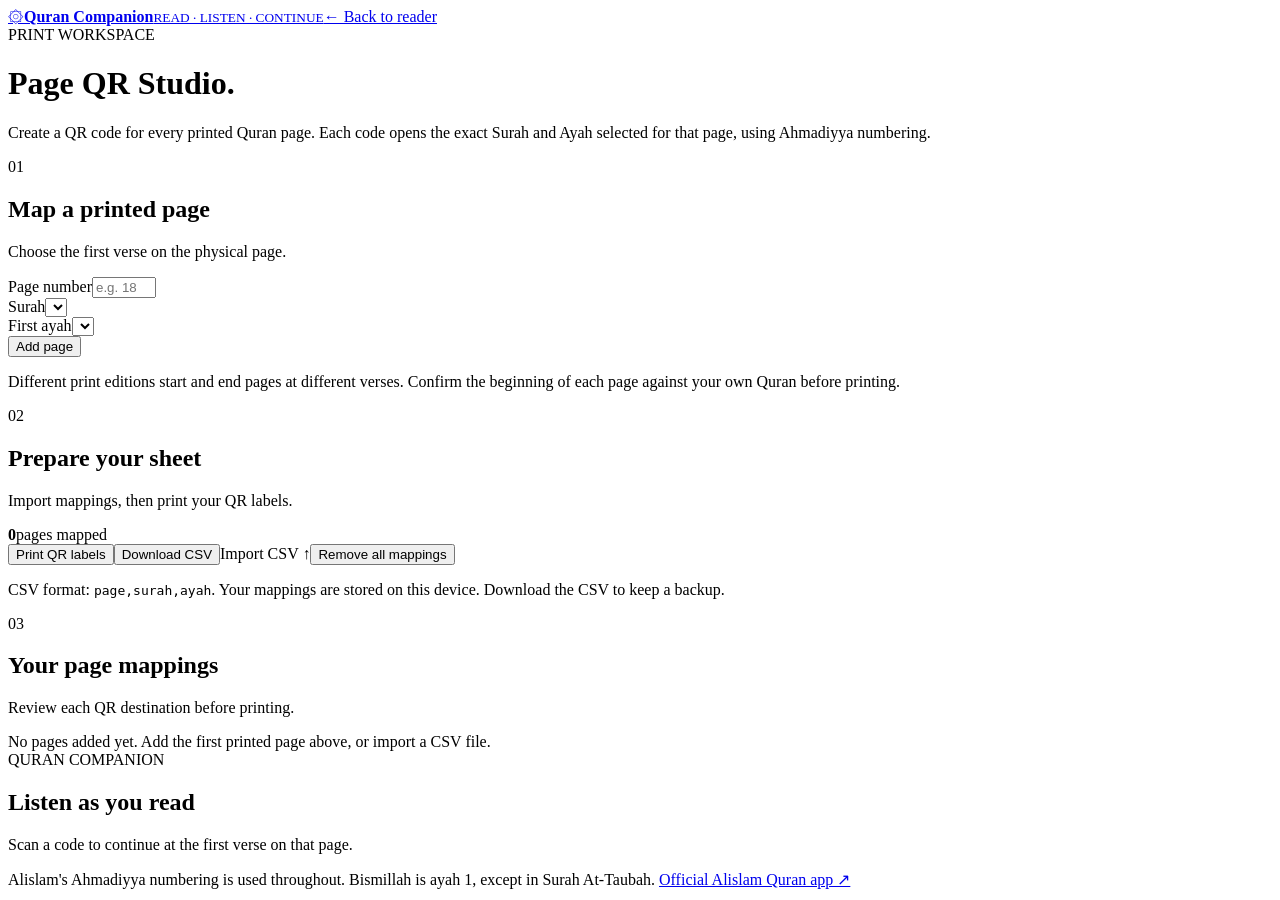
==== qr-studio.html @ 3287db16 "Add files via upload" ====
<!DOCTYPE html>
<html lang="en">
<head>
  <meta charset="UTF-8" />
  <meta name="viewport" content="width=device-width, initial-scale=1" />
  <meta name="theme-color" content="#123d32" />
  <title>QR Page Studio — Quran Companion</title>
  <link rel="icon" href="assets/icon.svg" type="image/svg+xml" />
  <link rel="preconnect" href="https://fonts.googleapis.com" />
  <link rel="preconnect" href="https://fonts.gstatic.com" crossorigin />
  <link href="https://fonts.googleapis.com/css2?family=DM+Sans:wght@400;500;600;700&family=Amiri:wght@400;700&display=swap" rel="stylesheet" />
  <link rel="stylesheet" href="assets/style.css" />
  <script src="data/surahs.js" defer></script>
  <script src="assets/studio.js" defer></script>
</head>
<body class="studio-page">
  <header class="topbar"><div class="topbar-inner"><a class="brand" href="./"><span class="brand-mark">۞</span><span class="brand-stack"><strong>Quran Companion</strong><small>READ · LISTEN · CONTINUE</small></span></a><a href="./" class="back-reader">← Back to reader</a></div></header>
  <main class="studio-shell">
    <div class="studio-intro"><span class="overline">PRINT WORKSPACE</span><h1>Page QR Studio<span class="gold-dot">.</span></h1><p>Create a QR code for every printed Quran page. Each code opens the exact Surah and Ayah selected for that page, using Ahmadiyya numbering.</p></div>
    <div class="studio-layout"><section class="studio-card"><div class="section-heading"><span class="studio-step">01</span><div><h2>Map a printed page</h2><p>Choose the first verse on the physical page.</p></div></div><form id="mappingForm" class="mapping-form"><div class="field"><label for="pageNumber">Page number</label><input id="pageNumber" required type="number" min="1" max="9999" placeholder="e.g. 18" /></div><div class="field"><label for="studioSurah">Surah</label><select id="studioSurah"></select></div><div class="field"><label for="studioAyah">First ayah</label><select id="studioAyah"></select></div><button type="submit" class="primary-button">Add page</button></form><p class="studio-help">Different print editions start and end pages at different verses. Confirm the beginning of each page against your own Quran before printing.</p></section>
    <section class="studio-card studio-card-side"><div class="section-heading"><span class="studio-step">02</span><div><h2>Prepare your sheet</h2><p>Import mappings, then print your QR labels.</p></div></div><div class="studio-stat"><strong id="mappedCount">0</strong><span>pages mapped</span></div><div class="studio-actions"><button id="printSheet" class="primary-button" type="button">Print QR labels</button><button id="exportCsv" class="secondary-button" type="button">Download CSV</button><label class="file-label" for="csvFile">Import CSV <span aria-hidden="true">↑</span></label><input id="csvFile" type="file" accept=".csv,text/csv" hidden /><button id="clearMappings" class="quiet-button" type="button">Remove all mappings</button></div><p class="studio-help">CSV format: <code>page,surah,ayah</code>. Your mappings are stored on this device. Download the CSV to keep a backup.</p></section></div>
    <section class="studio-card studio-table-card"><div class="section-heading"><span class="studio-step">03</span><div><h2>Your page mappings</h2><p>Review each QR destination before printing.</p></div></div><div id="emptyState" class="studio-empty">No pages added yet. Add the first printed page above, or import a CSV file.</div><div class="table-scroller"><table id="mapTable" class="map-table" hidden><thead><tr><th>Printed page</th><th>Starts at</th><th>Reference</th><th>Link</th><th></th></tr></thead><tbody id="mapRows"></tbody></table></div></section>
    <section id="printArea" class="print-area" aria-label="Printable Quran QR codes"><div class="print-header"><span>QURAN COMPANION</span><h2>Listen as you read</h2><p>Scan a code to continue at the first verse on that page.</p></div><div id="printGrid" class="print-grid"></div></section>
    <div class="studio-footer">Alislam's Ahmadiyya numbering is used throughout. Bismillah is ayah 1, except in Surah At-Taubah. <a href="https://www.alislam.org/quran/app/" target="_blank" rel="noopener noreferrer">Official Alislam Quran app ↗</a></div>
  </main>
  <div id="toast" class="toast" role="status" aria-live="polite"></div>
</body></html>
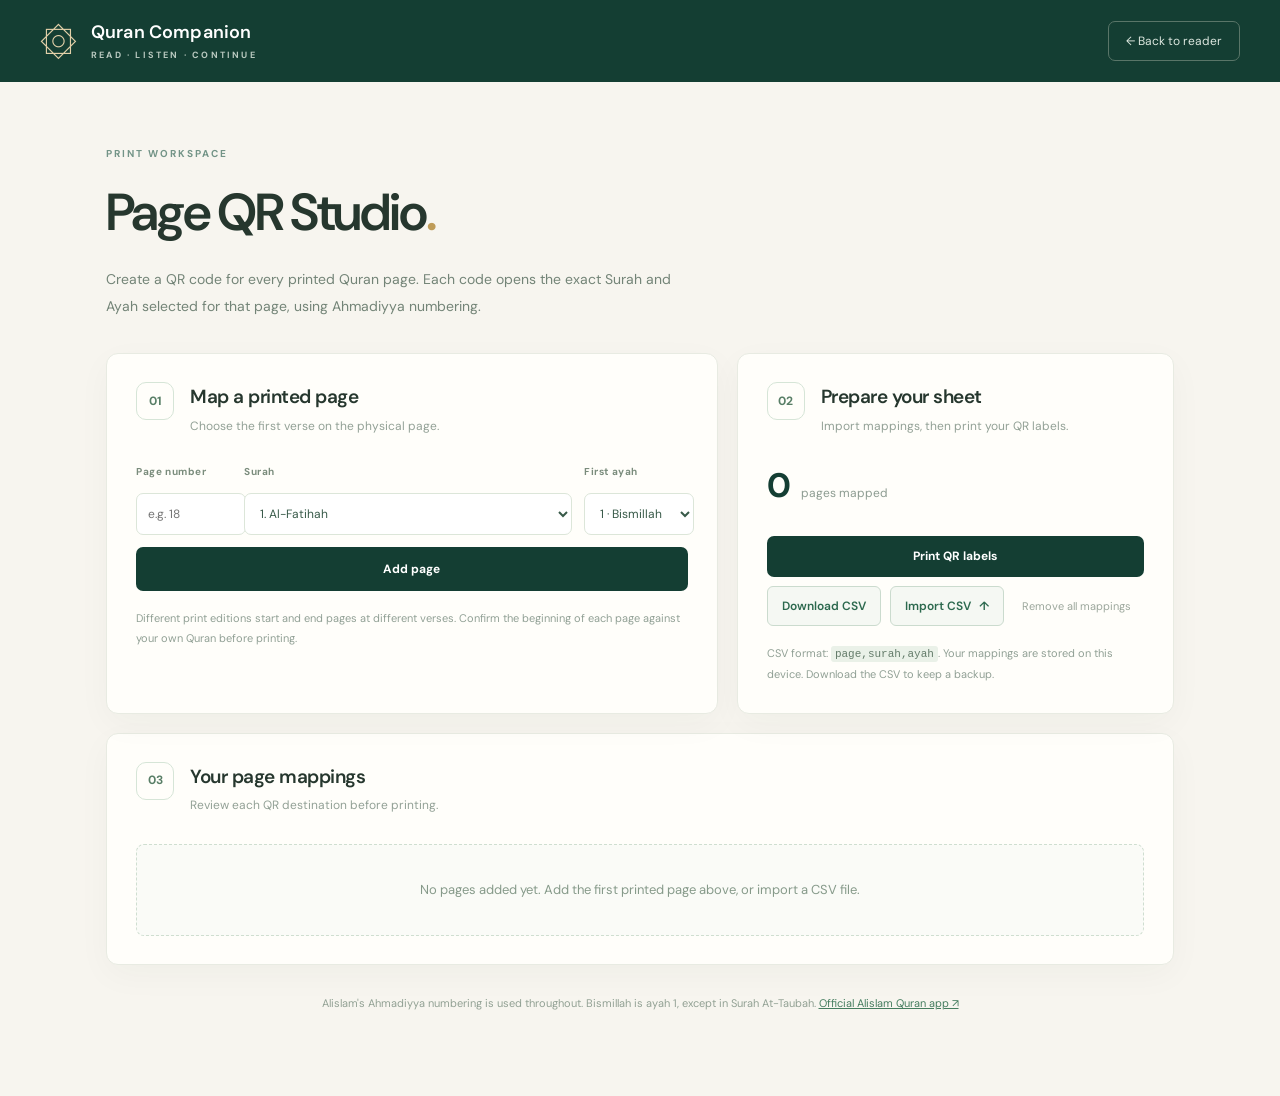
==== commit 789e18e3: "Add files via upload" ====
--- a/qr-studio.html
+++ b/qr-studio.html
@@ -5,13 +5,13 @@
   <meta name="viewport" content="width=device-width, initial-scale=1" />
   <meta name="theme-color" content="#123d32" />
   <title>QR Page Studio — Quran Companion</title>
-  <link rel="icon" href="assets/icon.svg" type="image/svg+xml" />
+  <link rel="icon" href="icon.svg" type="image/svg+xml" />
   <link rel="preconnect" href="https://fonts.googleapis.com" />
   <link rel="preconnect" href="https://fonts.gstatic.com" crossorigin />
   <link href="https://fonts.googleapis.com/css2?family=DM+Sans:wght@400;500;600;700&family=Amiri:wght@400;700&display=swap" rel="stylesheet" />
-  <link rel="stylesheet" href="assets/style.css" />
-  <script src="data/surahs.js" defer></script>
-  <script src="assets/studio.js" defer></script>
+  <link rel="stylesheet" href="style.css" />
+  <script src="surahs.js" defer></script>
+  <script src="studio.js" defer></script>
 </head>
 <body class="studio-page">
   <header class="topbar"><div class="topbar-inner"><a class="brand" href="./"><span class="brand-mark">۞</span><span class="brand-stack"><strong>Quran Companion</strong><small>READ · LISTEN · CONTINUE</small></span></a><a href="./" class="back-reader">← Back to reader</a></div></header>
--- a/style.css
+++ b/style.css
@@ -0,0 +1,9 @@
+:root{--evergreen:#143e33;--forest:#1b5142;--forest-2:#25644f;--gold:#bf9c58;--gold-light:#e2d0a9;--cream:#f7f5ef;--paper:#fffefa;--ink:#26372e;--muted:#8a948c;--border:#eae9e2;--surface:#f2f4ee;--arabic-size:36px;font-synthesis:none}*{box-sizing:border-box}html{scroll-behavior:smooth}body{margin:0;background:var(--cream);color:var(--ink);font-family:'DM Sans',system-ui,-apple-system,BlinkMacSystemFont,'Segoe UI',sans-serif;font-size:14px;line-height:1.55}button,input,select{font:inherit}button{cursor:pointer}a{color:inherit}button:focus-visible,a:focus-visible,input:focus-visible,select:focus-visible{outline:3px solid #c5a165;outline-offset:3px}.sr-only{position:absolute;width:1px;height:1px;padding:0;margin:-1px;overflow:hidden;clip:rect(0,0,0,0);white-space:nowrap;border:0}.skip-link{position:fixed;top:-100px;left:20px;z-index:100;background:white;padding:10px}.skip-link:focus{top:15px}.topbar{height:82px;background:var(--evergreen);color:#fff;position:sticky;top:0;z-index:20}.topbar-inner{max-width:1490px;height:100%;margin:auto;padding:0 40px;display:flex;align-items:center;justify-content:space-between}.brand{display:flex;align-items:center;gap:14px;text-decoration:none}.brand-mark{font-family:serif;font-size:38px;color:var(--gold-light);line-height:1}.brand-stack{display:flex;flex-direction:column;gap:2px}.brand strong{font-size:18px;font-weight:600;letter-spacing:.15px}.brand small{font-size:9px;color:#b9c9c0;letter-spacing:2.2px;font-weight:700}.top-actions{display:flex;gap:29px;align-items:center}.source-link{font-size:12px;color:#e0e7df;text-decoration:none}.source-link span{font-size:16px;color:var(--gold-light)}.header-button{border:1px solid #5a8171;border-radius:7px;color:#f5f5eb;background:rgba(255,255,255,.06);padding:9px 15px;display:flex;align-items:center;gap:10px;font-weight:600;font-size:12px}.header-button:hover{background:rgba(255,255,255,.14)}.qr-mini{font-size:21px;font-weight:400;line-height:.8}.main-layout{display:grid;grid-template-columns:302px minmax(0,1fr);max-width:1490px;margin:0 auto;min-height:calc(100vh - 82px)}.sidebar{padding:39px 18px 165px 38px;border-right:1px solid var(--border);height:calc(100vh - 82px);overflow:hidden;position:sticky;top:82px;display:flex;flex-direction:column}.sidebar-top{padding-left:6px}.overline{font-size:10px;letter-spacing:2px;color:#739487;font-weight:700}.sidebar h2{font-size:20px;font-weight:600;letter-spacing:-.7px;margin:8px 0 20px}.subtle{font-family:'Amiri',serif;color:#bcc8bd;font-weight:400;font-size:19px}.search-wrap{background:#fff;border:1px solid #e7ebe5;border-radius:8px;padding:0 12px;display:flex;align-items:center;gap:9px;color:#87958a}.search-wrap input{height:43px;border:0;outline:none;min-width:0;flex:1;background:transparent;font-size:13px}.search-wrap input:focus-visible{outline:none}.chapter-list{overflow:auto;scrollbar-width:thin;scrollbar-color:#d4ded5 transparent;margin:20px -7px 0 0;padding-right:6px;flex:1}.chapter-entry{display:flex;align-items:center;text-align:left;width:100%;border:0;background:transparent;border-radius:9px;padding:11px 11px 11px 8px;gap:12px;color:#53635a}.chapter-entry:hover{background:#eaf0e9}.chapter-entry.active{background:#e5eee6;color:var(--evergreen)}.chapter-num{display:grid;place-items:center;width:31px;height:31px;flex:none;border:1px solid #dfe6dc;transform:rotate(45deg);border-radius:7px;font-size:11px;color:#6e8375}.chapter-num span{transform:rotate(-45deg)}.active .chapter-num{background:var(--forest);color:white;border-color:var(--forest)}.chapter-name{min-width:0;flex:1}.chapter-name strong{display:block;font-weight:600;font-size:12.5px}.chapter-name small{display:block;color:#9aa79c;font-size:10px;margin-top:1px}.chapter-arabic{font-family:'Amiri',serif;font-size:16px;color:#7e9488;white-space:nowrap}.sidebar-bottom{font-size:10px;color:#8a9b8f;border-top:1px solid var(--border);margin-top:15px;padding:20px 7px 0}.sidebar-bottom a{color:#39826c}.status-dot,.green-dot{display:inline-block;width:7px;height:7px;border-radius:50%;background:#6fa88b;margin-right:5px}.reader{min-width:0;padding:0 46px 175px}.reader-head{padding:43px max(8px,calc((100% - 820px)/2)) 32px}.reader-kicker{display:flex;gap:11px;align-items:center;color:#a9a99a;font-size:10px;font-weight:700;letter-spacing:2px;margin-bottom:20px}.tiny-flower{font-family:serif;color:var(--gold);font-size:16px;font-weight:400}.reader-kicker .line{height:1px;width:46px;background:#d6cebe}.reader-title-row{display:flex;align-items:center;justify-content:space-between;gap:20px}.reader h1{font-size:clamp(31px,3.2vw,43px);line-height:1.1;letter-spacing:-2.2px;font-weight:500;margin:0 0 10px;color:#1b3e32}.surah-sub{font-size:12px;color:#87978b;margin:0}.arabic-title{font-family:'Amiri',serif;color:#abaf92;font-size:33px}.reader-tools{display:flex;gap:11px;margin-top:35px;align-items:end}.field{display:flex;flex-direction:column;gap:7px;flex:1;min-width:110px}.field label{font-size:10px;color:#8b9b8f;font-weight:700;letter-spacing:.6px}.field select,.modal-card select,.modal-card input[type='number']{height:44px;width:100%;border:1px solid #dce5db;border-radius:6px;background:#fff;padding:0 12px;color:#2c4638;font-size:12px}.verse-field{max-width:180px}.jump-button,.primary-button{height:44px;border:0;border-radius:6px;background:var(--forest);padding:0 18px;color:#fff;font-weight:600;font-size:12px;white-space:nowrap}.jump-button:hover,.primary-button:hover{background:#256c54}.jump-button span{font-size:17px;margin-left:5px}.icon-button{height:44px;width:44px;display:grid;place-items:center;background:#fff;border:1px solid #dce5db;border-radius:6px;color:#5d806e;flex:none}.icon-button:hover{background:#eaf3ea}.source-strip{margin-top:24px;display:flex;align-items:center;flex-wrap:wrap;gap:7px;font-size:11px;color:#84988a}.source-strip strong{color:#4c7860;font-weight:600}.separator{width:4px;height:4px;background:#c8d3ca;border-radius:50%;margin:0 5px}.reader-content{margin:0 auto;max-width:850px;border:1px solid #eeeae1;border-radius:12px;background:var(--paper);box-shadow:0 8px 38px rgba(35,52,41,.035);overflow:hidden}.reading-toolbar{padding:22px 33px;display:flex;justify-content:space-between;gap:8px;align-items:center;border-bottom:1px solid #ecebe6}.reading-label{font-size:10px;letter-spacing:1.6px;color:#6e8b75;font-weight:700;display:flex;align-items:center;gap:8px}.text-tools{display:flex;gap:8px;align-items:center}.text-tool{padding:6px 9px;border:0;color:#849789;background:transparent;font-size:11px}.text-tool:hover{color:var(--evergreen);background:#eff5ee;border-radius:5px}.text-tool span{color:#418769}.size-button{font-size:13px;font-weight:700}.verses{padding:6px 34px 0}.verse{padding:32px 0 31px;border-bottom:1px solid #eceee8;scroll-margin-top:115px;position:relative}.verse:last-child{border-bottom:0}.verse.active{background:linear-gradient(90deg,rgba(235,242,228,.6),transparent 65%);border-radius:6px;margin:0 -16px;padding:32px 16px 31px}.verse-top{display:flex;align-items:center;justify-content:space-between;gap:12px;margin-bottom:7px}.verse-reference{font-size:11px;color:#62856e;background:#edf3eb;padding:6px 11px;border-radius:24px;font-weight:700;letter-spacing:.3px}.verse-acts{display:flex;gap:8px}.ayah-btn{border:1px solid #e6eae1;background:#fff;color:#719281;display:grid;place-items:center;height:30px;width:30px;border-radius:50%}.ayah-btn:hover,.ayah-btn.active{background:#e9f1e8;color:var(--forest)}.ayah-btn svg{width:14px;height:14px}.arabic-verse{font-family:'Amiri','Noto Naskh Arabic','Traditional Arabic',serif;font-size:var(--arabic-size);line-height:2.13;text-align:right;direction:rtl;color:#263e34;word-break:normal;overflow-wrap:anywhere;margin:18px 0 12px}.verse-en{border-left:2px solid #d8c494;padding-left:15px;margin:15px 0 0;color:#67736b;font-size:14px;line-height:1.95}.no-translation .verse-en{display:none}.official-translation{color:#2d725a;text-underline-offset:2px}.reader-end{display:flex;flex-direction:column;align-items:center;gap:1px;text-align:center;padding:34px 15px 43px;color:#b4a57d}.reader-end span{font-size:17px}.reader-end p{font-size:11px;color:#a5aca0;letter-spacing:.2px;margin:9px}.source-note{border-top:1px solid #eee;background:#fbfbf6;padding:18px 33px;text-align:center;color:#9aa399;font-size:10px;line-height:1.8}.source-note a{color:#4f816a}.load-message{margin:22px 30px;padding:20px;border:1px solid #e4e9df;border-radius:9px;background:#f6f8f3;text-align:center;color:#5e7565}.load-message a{color:#286b51}.player{background:var(--evergreen);color:#fff;position:fixed;bottom:0;left:0;right:0;z-index:24;min-height:105px;box-shadow:0 -9px 30px rgba(15,42,30,.12)}.player-inner{height:105px;max-width:1230px;margin:auto;display:flex;gap:17px;align-items:center;padding:14px 30px}.track-icon{width:58px;height:58px;background:#2a5947;border-radius:10px;display:grid;place-items:center;color:#d9c18c;font-size:28px;flex:none}.track-info{display:flex;flex-direction:column;width:220px;min-width:0;gap:3px}.now-playing{font-size:9px;letter-spacing:1.5px;color:#91b4a0;font-weight:700}.player-led{display:inline-block;background:#88c6a2;width:6px;height:6px;border-radius:50%;margin-left:4px;vertical-align:middle}.track-info strong{font-weight:600;font-size:13px;white-space:nowrap;overflow:hidden;text-overflow:ellipsis}.track-by{font-size:11px;color:#a7c3b0}.player-controls{display:flex;align-items:center;gap:16px}.transport,.play-circle{display:grid;place-items:center;padding:0;border:0;background:transparent;color:#dceadf}.small-transport:hover{color:#fff}.play-circle{background:#e1c58d;color:#173d30;width:48px;height:48px;border-radius:50%}.play-circle:hover{background:#f0d7a4}.player-progress{flex:1;min-width:90px;max-width:320px;margin-left:22px}.timestamps{display:flex;justify-content:space-between;font-size:10px;color:#b1c7b9;margin-bottom:6px;font-variant-numeric:tabular-nums}.player-progress input{width:100%;height:5px;accent-color:#d5bc83;cursor:pointer}.player-extra{margin-left:auto;display:flex;align-items:center;gap:15px}.mini-toggle{background:transparent;border:0;color:#a7bfb0;font-size:12px}.mini-toggle[aria-pressed='true']{color:#efd4a1}.mini-toggle:hover{color:white}.modal[hidden],.load-message[hidden]{display:none}.modal{position:fixed;inset:0;z-index:60;display:grid;place-items:center;padding:20px}.modal-backdrop{position:absolute;inset:0;background:rgba(14,34,24,.7)}.modal-card{position:relative;z-index:1;max-height:calc(100vh - 38px);overflow-y:auto;width:min(670px,100%);border-radius:14px;background:#fffef9;box-shadow:0 25px 80px rgba(10,30,20,.23);padding:34px}.modal-close{position:absolute;right:22px;top:14px;border:0;background:none;color:#75887b;font-size:30px}.modal-card h2{font-size:27px;letter-spacing:-1px;font-weight:600;margin:5px 0 7px}.modal-intro{font-size:13px;color:#7e9080;max-width:500px}.qr-layout{display:grid;grid-template-columns:1fr 205px;gap:31px;align-items:center;margin-top:24px}.modal-label{display:block;margin:12px 0 6px;color:#607569;font-size:11px;font-weight:700}.modal-label span{font-weight:400;color:#9aa59b}.qr-preview{text-align:center;background:#f1f5ee;border:1px solid #e4ece2;border-radius:10px;padding:18px 12px}.qr-preview #qrImage{width:160px;height:160px;margin:auto;display:grid;place-items:center;background:#fff;border:8px solid white;border-radius:3px}.qr-preview img{width:100%;height:100%;object-fit:contain}.qr-placeholder{font-size:75px;color:#6d967b}.qr-preview strong{display:block;font-size:11px;margin:10px 0 2px;color:#426f56}.preview-label{font-size:10px;color:#9dab9e}.secondary-button{border:1px solid #cbdbce;border-radius:6px;background:#f5f8f3;color:#2c694e;height:40px;font-size:12px;font-weight:600;padding:0 14px;margin-top:12px}.secondary-button:hover{background:#eaf1e8}.share-url{display:flex;border:1px solid #e4e9e3;border-radius:6px;margin-top:22px;overflow:hidden}.share-url input{min-width:0;flex:1;background:#fbfcfa;border:0;padding:11px;color:#50675a;font-size:11px}.share-url button{border:0;border-left:1px solid #e4e9e3;background:#f5f8f2;color:#2d7255;padding:0 14px;white-space:nowrap;font-weight:600;font-size:11px}.modal-actions{display:flex;align-items:center;flex-wrap:wrap;gap:12px;margin-top:10px}.modal-actions .secondary-button{margin-top:0}.modal-actions .primary-button{height:40px}.qr-warning{background:#fbf5e8;color:#927346;padding:11px 14px;margin:19px 0 0;font-size:11px;border-radius:5px}.toast{position:fixed;bottom:122px;left:50%;transform:translate(-50%,20px);background:#244d3d;color:white;padding:11px 18px;border-radius:8px;font-size:12px;z-index:90;opacity:0;pointer-events:none;transition:.2s}.toast.show{opacity:1;transform:translate(-50%,0)}
+@media(max-width:1080px){.main-layout{grid-template-columns:248px minmax(0,1fr)}.sidebar{padding:28px 10px 145px 18px}.reader{padding:0 26px 170px}.reader-head{padding:36px 4px 30px}.track-icon{width:45px;height:45px}.track-info{width:175px}.player-progress{margin-left:4px}.player-extra{gap:7px}}
+@media(max-width:760px){.topbar{height:68px}.topbar-inner{padding:0 19px}.brand-mark{font-size:31px}.brand strong{font-size:16px}.brand small{font-size:8px;letter-spacing:1.6px}.top-actions{gap:12px}.source-link{display:none}.header-button{padding:8px 11px;gap:6px}.main-layout{display:block}.sidebar{display:none}.reader{padding:0 13px 188px}.reader-head{padding:25px 9px 25px}.reader-title-row{align-items:center}.reader h1{font-size:32px;letter-spacing:-1.2px}.arabic-title{font-size:28px}.reader-tools{display:grid;grid-template-columns:minmax(0,1fr) 110px 43px;gap:8px;margin-top:23px}.field{min-width:0}.field:first-child{grid-column:1/2}.field select{font-size:11px}.field label{font-size:9px}.jump-button{grid-column:1/3;grid-row:2;width:100%}.save-button{grid-column:3;grid-row:2}.verse-field{max-width:none}.source-strip{margin-top:18px;font-size:10px}.reader-content{border-radius:9px}.reading-toolbar{padding:16px 15px}.reading-label{font-size:9px;letter-spacing:1px}.text-tools{gap:0}.text-tool{padding:5px 6px;font-size:10px}.size-button{font-size:12px}.verses{padding:3px 20px 0}.verse{padding:24px 0}.verse.active{margin:0 -10px;padding:24px 10px}.arabic-verse{line-height:2.07;margin:10px 0}.verse-en{font-size:13px;line-height:1.7}.source-note{padding:16px}.player{min-height:122px;padding-bottom:env(safe-area-inset-bottom)}.player-inner{height:122px;padding:13px 16px;display:grid;grid-template-columns:35px minmax(0,1fr) 134px;grid-template-rows:49px 26px;gap:9px}.track-icon{width:35px;height:35px;border-radius:7px;font-size:18px}.track-info{width:auto;min-width:0;gap:1px}.track-info strong{font-size:12px}.track-by{font-size:10px}.now-playing{font-size:8px}.player-controls{grid-column:3;grid-row:1;gap:11px;justify-content:flex-end}.play-circle{width:42px;height:42px}.small-transport svg{width:19px}.player-progress{grid-column:1/4;grid-row:2;max-width:none;width:100%;margin:0}.timestamps{margin:0 0 2px}.player-extra{display:none}.toast{bottom:138px}.qr-layout{grid-template-columns:1fr;gap:15px}.qr-preview{display:flex;flex-direction:column;align-items:center}.modal-card{padding:26px 20px}.modal-card h2{font-size:24px}}
+@media(prefers-reduced-motion:reduce){html{scroll-behavior:auto}*,*:before,*:after{transition:none!important}}
+@media print{.topbar,.sidebar,.player,.reader-head,.reading-toolbar,.source-note,.verse-acts{display:none!important}.main-layout{display:block}.reader{padding:0}.reader-content{border:none;box-shadow:none}.verse{break-inside:avoid}.arabic-verse{font-size:26pt}body{background:white}}
+/* Page QR Studio */
+.back-reader{font-size:12px;text-decoration:none;color:#dce7df;border:1px solid #597568;padding:10px 17px;border-radius:7px}.back-reader:hover{background:#285646}.studio-shell{max-width:1120px;margin:0 auto;padding:60px 26px 85px}.studio-intro{max-width:650px;margin-bottom:34px}.studio-intro h1{font-size:clamp(36px,5vw,52px);font-weight:600;letter-spacing:-2px;margin:8px 0 10px}.gold-dot{color:var(--gold)}.studio-intro>p{font-size:14px;color:#738477;max-width:600px;line-height:1.9}.studio-layout{display:grid;grid-template-columns:1.4fr 1fr;gap:19px}.studio-card{background:#fffefa;border:1px solid #e8ebe2;border-radius:12px;padding:28px 29px;box-shadow:0 10px 34px rgba(26,55,35,.035)}.section-heading{display:flex;align-items:flex-start;gap:16px}.studio-step{display:grid;place-items:center;flex:none;border:1px solid #d6e5d7;color:#587e66;width:38px;height:38px;border-radius:10px;font-size:12px;font-weight:700}.section-heading h2{font-size:19px;letter-spacing:-.5px;font-weight:600;margin:0}.section-heading p{color:#93a196;font-size:12px;margin:5px 0 0}.mapping-form{display:grid;grid-template-columns:96px 1.2fr 104px;gap:12px;margin:28px 0 10px;align-items:end}.mapping-form .field label{display:block;font-weight:700;color:#7a8c7c;margin:0 0 7px;font-size:10px}.mapping-form input,.mapping-form select{width:100%;height:42px;background:#fff;border:1px solid #dce6d9;border-radius:7px;padding:0 11px;font-size:12px;color:#385a49;outline:none}.mapping-form .primary-button{grid-column:1/4;width:100%;height:44px}.primary-button{background:var(--evergreen);border:0;color:white;border-radius:7px;padding:0 18px;height:41px;font-size:12px;font-weight:700}.primary-button:hover{background:#23604b}.studio-help{margin:18px 0 0;color:#91a095;line-height:1.8;font-size:11px}.studio-help code{color:#637b69;background:#eaf1e8;padding:2px 4px;border-radius:3px}.studio-stat{display:flex;gap:11px;align-items:baseline;margin:24px 0}.studio-stat strong{font-size:34px;color:var(--evergreen);letter-spacing:-1px}.studio-stat span{font-size:12px;color:#8d9c91}.studio-actions{display:flex;flex-wrap:wrap;align-items:center;gap:9px}.studio-actions>.primary-button{width:100%}.studio-actions>.secondary-button{margin:0}.file-label{display:inline-flex;align-items:center;border:1px solid #cbdbce;border-radius:6px;background:#f5f8f3;color:#2c694e;height:40px;font-size:12px;font-weight:600;padding:0 14px;cursor:pointer}.file-label:hover{background:#eaf1e8}.file-label span{padding-left:8px}.quiet-button{background:none;border:0;padding:9px;color:#9ca79c;font-size:11px}.quiet-button:hover{color:#9b5143}.studio-table-card{margin-top:19px}.studio-empty{margin-top:29px;border:1px dashed #cfded0;border-radius:8px;color:#869a8a;background:#fafbf7;padding:35px;text-align:center;font-size:13px}.table-scroller{overflow:auto}.map-table{border-collapse:collapse;width:100%;margin:22px 0 0;text-align:left;white-space:nowrap;font-size:12px}.map-table th{color:#93a69a;letter-spacing:.5px;text-transform:uppercase;font-size:9px;border-bottom:1px solid #e4eae3;padding:12px 14px;font-weight:700}.map-table td{border-bottom:1px solid #edf0ea;padding:13px 14px;color:#42574a}.map-table a{color:#2c7959;text-decoration:none}.remove-btn{background:transparent;border:0;color:#a57c6d;font-size:11px}.studio-footer{text-align:center;color:#92a194;font-size:11px;margin-top:30px}.studio-footer a{color:#457d5f}.print-area{display:none}
+@media(max-width:750px){.studio-shell{padding:36px 17px 60px}.studio-layout{grid-template-columns:1fr}.studio-card{padding:22px}.mapping-form{grid-template-columns:90px minmax(0,1fr);gap:10px}.mapping-form .field:nth-child(3){grid-column:1/3}.mapping-form .primary-button{grid-column:1/3}.studio-intro h1{font-size:39px}.back-reader{font-size:11px;padding:8px 10px}}
+@media print{body.studio-page{background:white!important}.studio-page .topbar,.studio-page .studio-intro,.studio-page .studio-layout,.studio-page .studio-table-card,.studio-page .studio-footer,.studio-page .toast{display:none!important}.studio-page .studio-shell{padding:0!important;max-width:none!important}.studio-page .print-area{display:block!important}.studio-page .print-header{text-align:center;margin:0 0 14mm}.studio-page .print-header span{letter-spacing:2px;font-size:8pt;color:#397354}.studio-page .print-header h2{margin:2mm 0 0;font-weight:600;font-size:19pt;color:#1d4635}.studio-page .print-header p{font-size:9pt;color:#6c8174;margin:1mm}.studio-page .print-grid{display:grid;grid-template-columns:repeat(4,minmax(0,1fr));gap:5mm}.studio-page .print-label{break-inside:avoid;border:1px solid #bdc9c1;display:flex;flex-direction:column;align-items:center;text-align:center;padding:4mm 2mm;min-width:0}.studio-page .print-label img{display:block!important;width:32mm!important;height:32mm!important;object-fit:contain}.studio-page .print-label .print-page{font-size:8pt;color:#397054;font-weight:700;letter-spacing:1px}.studio-page .print-label strong{font-size:9pt;font-weight:700}.studio-page .print-label>span:last-child{font-size:8pt;color:#63786d}.studio-page.single-qr .print-grid{grid-template-columns:52mm}.studio-page.single-qr .print-header{display:none}@page{size:A4;margin:11mm}}
